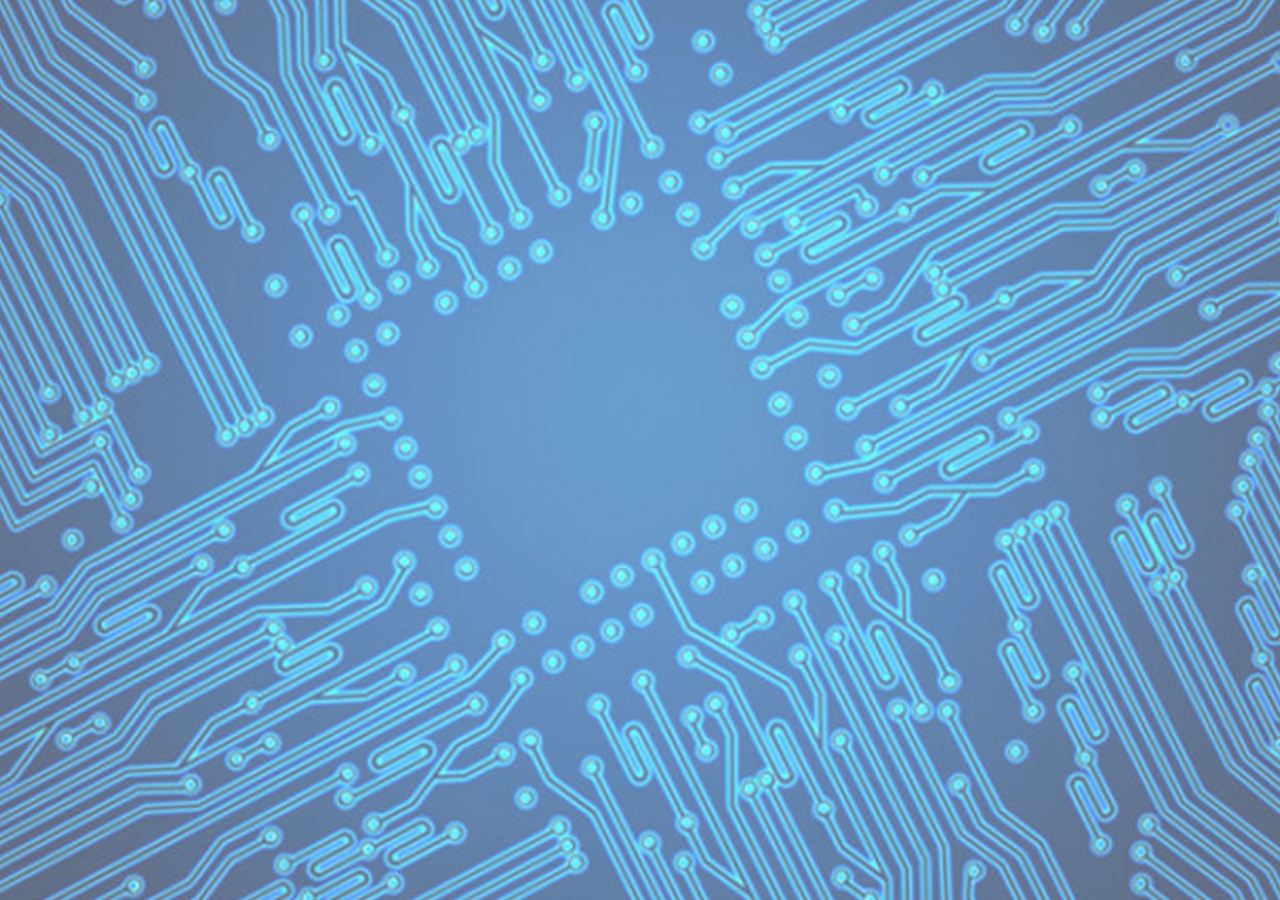
==== index.html @ 8039b897 "Created index.html" ====
<!DOCTYPE html>
<html lang="en">
<head>
    <meta charset="UTF-8">
    <meta name="viewport" content="width=device-width, initial-scale=1.0">
    <meta http-equiv="X-UA-Compatible" content="ie=edge">
    <link rel="stylesheet" type="text/css" href="css/style.css">
    <title>Forum ICT</title>
</head>
<body>
    <div>
        
    </div>
</body>
</html>
---- css/style.css ----
body {
    background-image: url(../images/achtergrond_forum.jpg);
    background-color: cornflowerblue;
    background-repeat: no-repeat;
    background-size: cover;
}
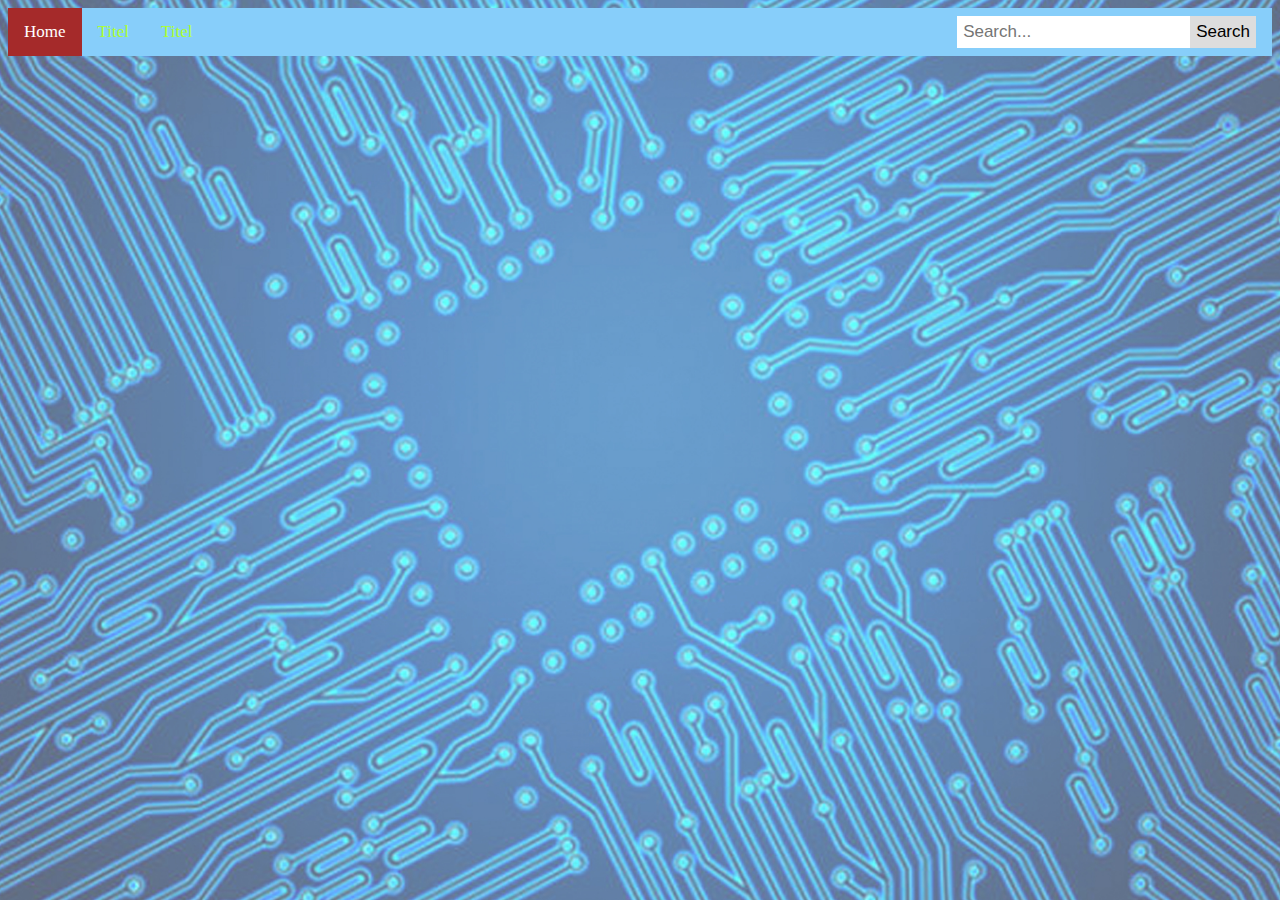
==== commit 60f99e4e: "Added topnav + search" ====
--- a/index.html
+++ b/index.html
@@ -8,8 +8,16 @@
     <title>Forum ICT</title>
 </head>
 <body>
-    <div>
-        
+    <div class="topnav">
+        <a class="active" href="#home">Home</a>
+        <a href="#titel2">Titel</a>
+        <a href="#titel3">Titel</a>
+        <div class="search-container">
+            <form action="/search.hmtl">
+                <input type="text" placeholder="Search...">
+                <button type="submit">Search</button>
+            </form>
+        </div>
     </div>
 </body>
 </html>--- a/css/style.css
+++ b/css/style.css
@@ -3,4 +3,50 @@
     background-color: cornflowerblue;
     background-repeat: no-repeat;
     background-size: cover;
-}+}
+
+.topnav {
+    background-color: lightskyblue;
+    overflow: hidden;
+}
+
+.topnav a {
+    float: left;
+    color: greenyellow;
+    text-align: center;
+    padding: 14px 16px;
+    text-decoration: none;
+    font-size: 17px;
+}
+
+.topnav a:hover {
+    background-color: blueviolet;
+    color: black;
+}
+
+.topnav a.active {
+    background-color: brown;
+    color: white;
+}
+
+.topnav .search-container {
+    float: right;
+  }
+  
+  .topnav input[type=text] {
+    padding: 6px;
+    margin-top: 8px;
+    font-size: 17px;
+    border: none;
+  }
+
+.topnav .search-container button {
+    float: right;
+    padding: 6px;
+    margin-top: 8px;
+    margin-right: 16px;
+    background: #ddd;
+    font-size: 17px;
+    border: none;
+    cursor: pointer;
+}
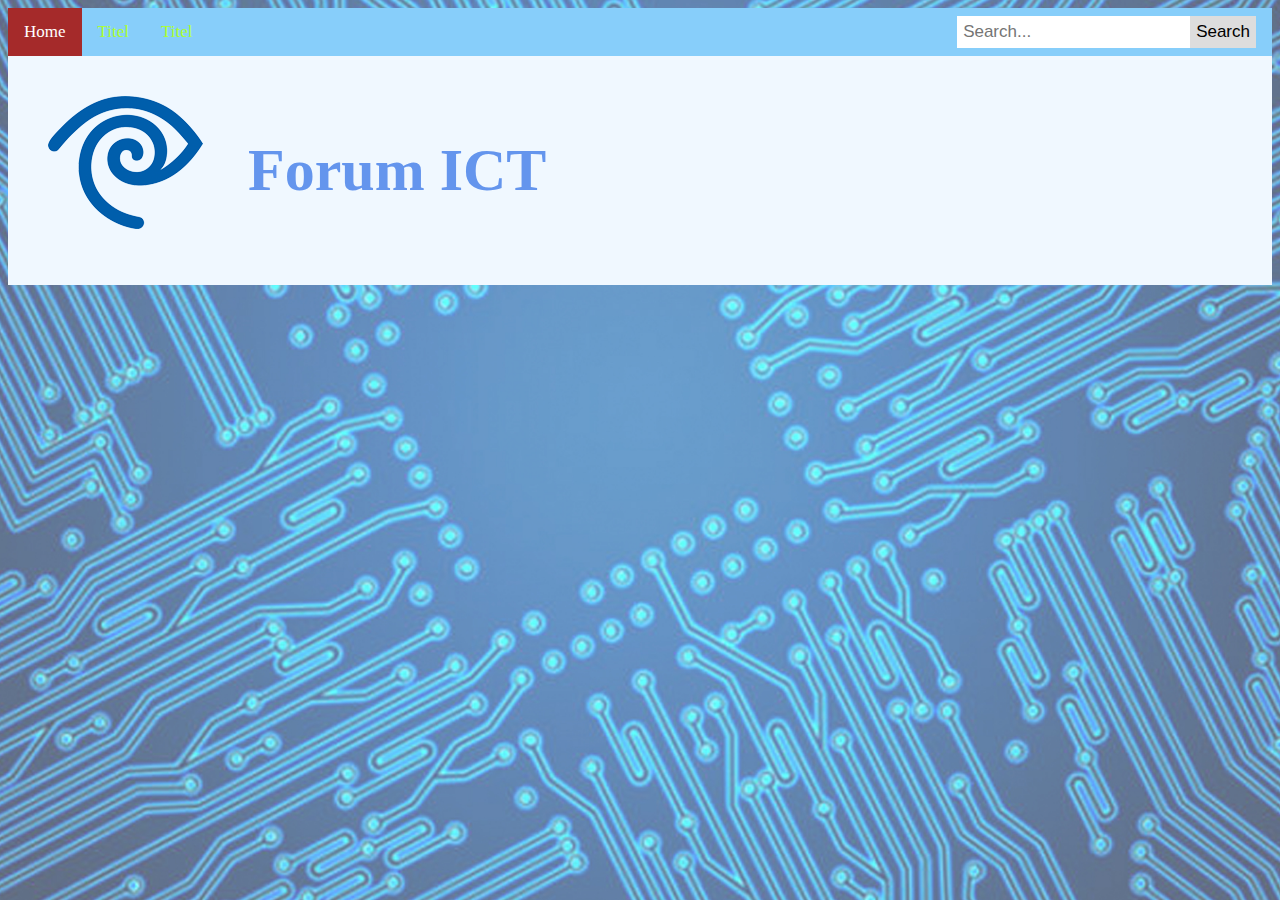
==== commit af7a2e97: "Added header with logo + name" ====
--- a/index.html
+++ b/index.html
@@ -19,5 +19,9 @@
             </form>
         </div>
     </div>
+    <div class="header">
+        <img class="img" src="images/logo_resize.png" alt="Logo">
+        <h1>Forum ICT</h1>
+    </div>
 </body>
 </html>--- a/css/style.css
+++ b/css/style.css
@@ -50,3 +50,19 @@
     border: none;
     cursor: pointer;
 }
+
+.header {
+    padding: 40px;
+    background: aliceblue;
+    color: cornflowerblue;
+    font-size: 30px;
+}
+
+.header img {
+    float: left;
+}
+
+.header h1 {
+    width: 500px;
+    margin-left: 200px;
+}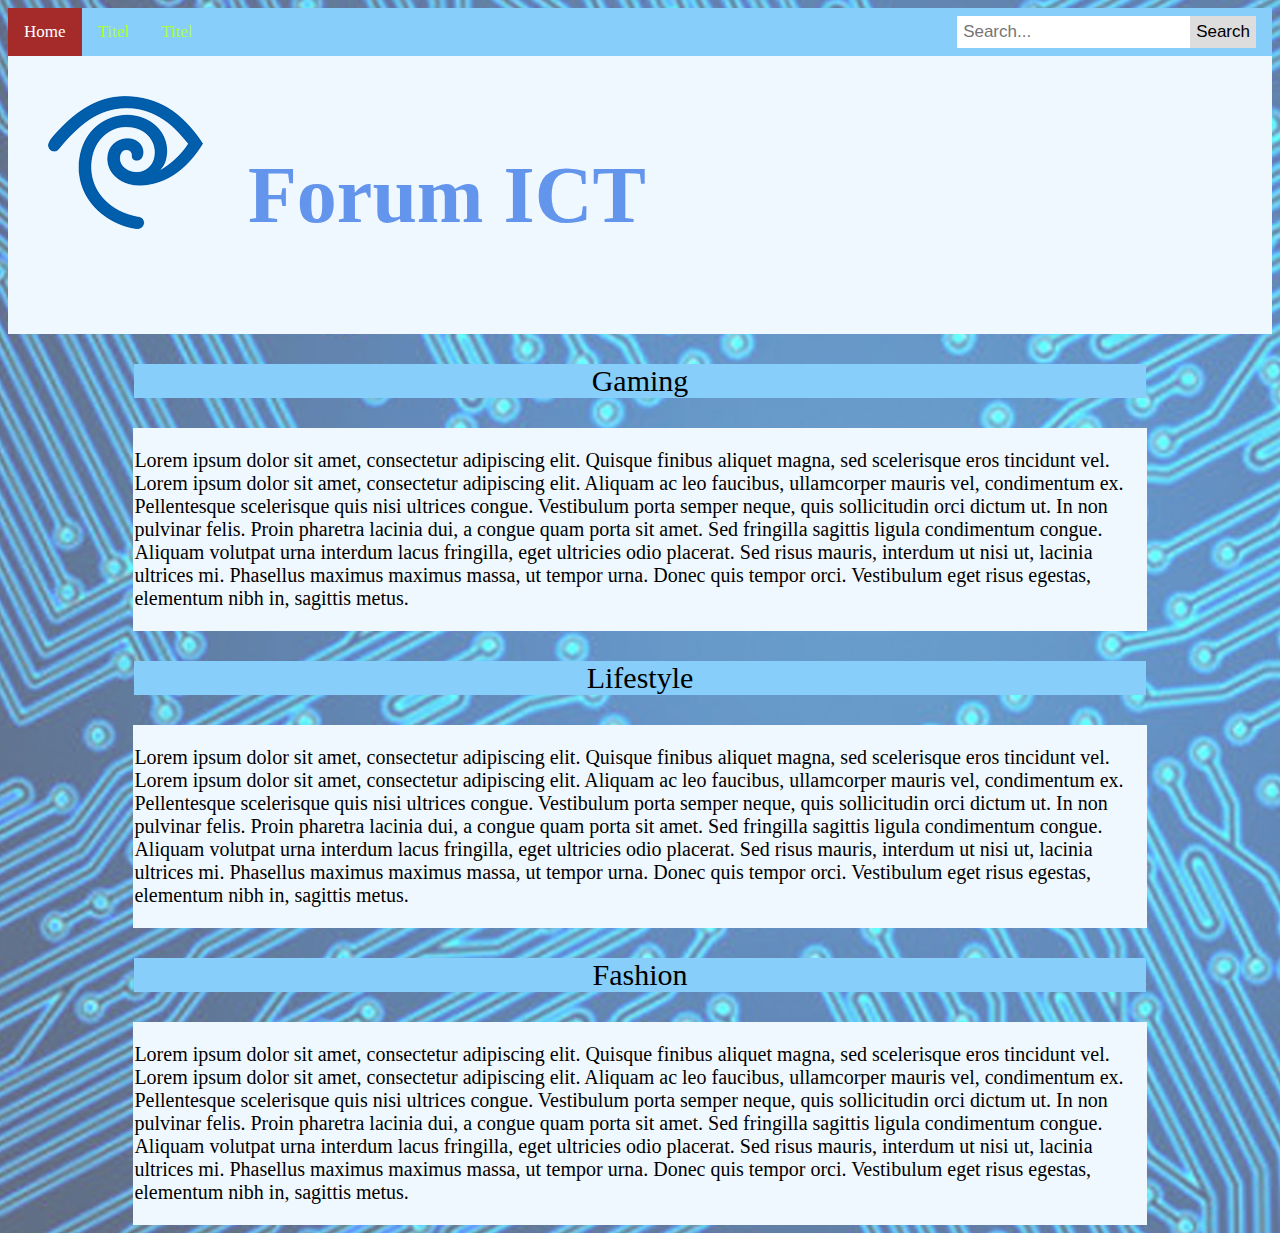
==== commit 4f454cb5: "Completed layout" ====
--- a/index.html
+++ b/index.html
@@ -23,5 +23,24 @@
         <img class="img" src="images/logo_resize.png" alt="Logo">
         <h1>Forum ICT</h1>
     </div>
+
+    <div class="gaming">
+        <p>Gaming</p>
+    </div>
+    <div class="lorem">
+        <p>Lorem ipsum dolor sit amet, consectetur adipiscing elit. Quisque finibus aliquet magna, sed scelerisque eros tincidunt vel. Lorem ipsum dolor sit amet, consectetur adipiscing elit. Aliquam ac leo faucibus, ullamcorper mauris vel, condimentum ex. Pellentesque scelerisque quis nisi ultrices congue. Vestibulum porta semper neque, quis sollicitudin orci dictum ut. In non pulvinar felis. Proin pharetra lacinia dui, a congue quam porta sit amet. Sed fringilla sagittis ligula condimentum congue. Aliquam volutpat urna interdum lacus fringilla, eget ultricies odio placerat. Sed risus mauris, interdum ut nisi ut, lacinia ultrices mi. Phasellus maximus maximus massa, ut tempor urna. Donec quis tempor orci. Vestibulum eget risus egestas, elementum nibh in, sagittis metus. </p>
+    </div>
+    <div class="lifestyle">
+        <p>Lifestyle</p>
+    </div>
+    <div class="lorem">
+        <p>Lorem ipsum dolor sit amet, consectetur adipiscing elit. Quisque finibus aliquet magna, sed scelerisque eros tincidunt vel. Lorem ipsum dolor sit amet, consectetur adipiscing elit. Aliquam ac leo faucibus, ullamcorper mauris vel, condimentum ex. Pellentesque scelerisque quis nisi ultrices congue. Vestibulum porta semper neque, quis sollicitudin orci dictum ut. In non pulvinar felis. Proin pharetra lacinia dui, a congue quam porta sit amet. Sed fringilla sagittis ligula condimentum congue. Aliquam volutpat urna interdum lacus fringilla, eget ultricies odio placerat. Sed risus mauris, interdum ut nisi ut, lacinia ultrices mi. Phasellus maximus maximus massa, ut tempor urna. Donec quis tempor orci. Vestibulum eget risus egestas, elementum nibh in, sagittis metus. </p>
+    </div>
+    <div class="fashion">
+        <p>Fashion</p>
+    </div>
+    <div class="lorem">
+        <p>Lorem ipsum dolor sit amet, consectetur adipiscing elit. Quisque finibus aliquet magna, sed scelerisque eros tincidunt vel. Lorem ipsum dolor sit amet, consectetur adipiscing elit. Aliquam ac leo faucibus, ullamcorper mauris vel, condimentum ex. Pellentesque scelerisque quis nisi ultrices congue. Vestibulum porta semper neque, quis sollicitudin orci dictum ut. In non pulvinar felis. Proin pharetra lacinia dui, a congue quam porta sit amet. Sed fringilla sagittis ligula condimentum congue. Aliquam volutpat urna interdum lacus fringilla, eget ultricies odio placerat. Sed risus mauris, interdum ut nisi ut, lacinia ultrices mi. Phasellus maximus maximus massa, ut tempor urna. Donec quis tempor orci. Vestibulum eget risus egestas, elementum nibh in, sagittis metus. </p>
+    </div>
 </body>
-</html>+</html>
--- a/css/style.css
+++ b/css/style.css
@@ -55,7 +55,7 @@
     padding: 40px;
     background: aliceblue;
     color: cornflowerblue;
-    font-size: 30px;
+    font-size: 40px;
 }
 
 .header img {
@@ -65,4 +65,36 @@
 .header h1 {
     width: 500px;
     margin-left: 200px;
+}
+
+.gaming {
+    background-color: lightskyblue;
+    font-size: 30px;
+    text-align: center;
+    width: 80%;
+    margin: auto;
+}
+
+.lifestyle {
+    background-color: lightskyblue;
+    font-size: 30px;
+    text-align: center;
+    width: 80%;
+    margin: auto;
+}
+
+.fashion {
+    background-color: lightskyblue;
+    font-size: 30px;
+    text-align: center;
+    width: 80%;
+    margin: auto;
+}
+
+.lorem {
+    background-color: aliceblue;
+    width: 80%;
+    margin: auto;
+    font-size: 20px;
+    padding: 1px;
 }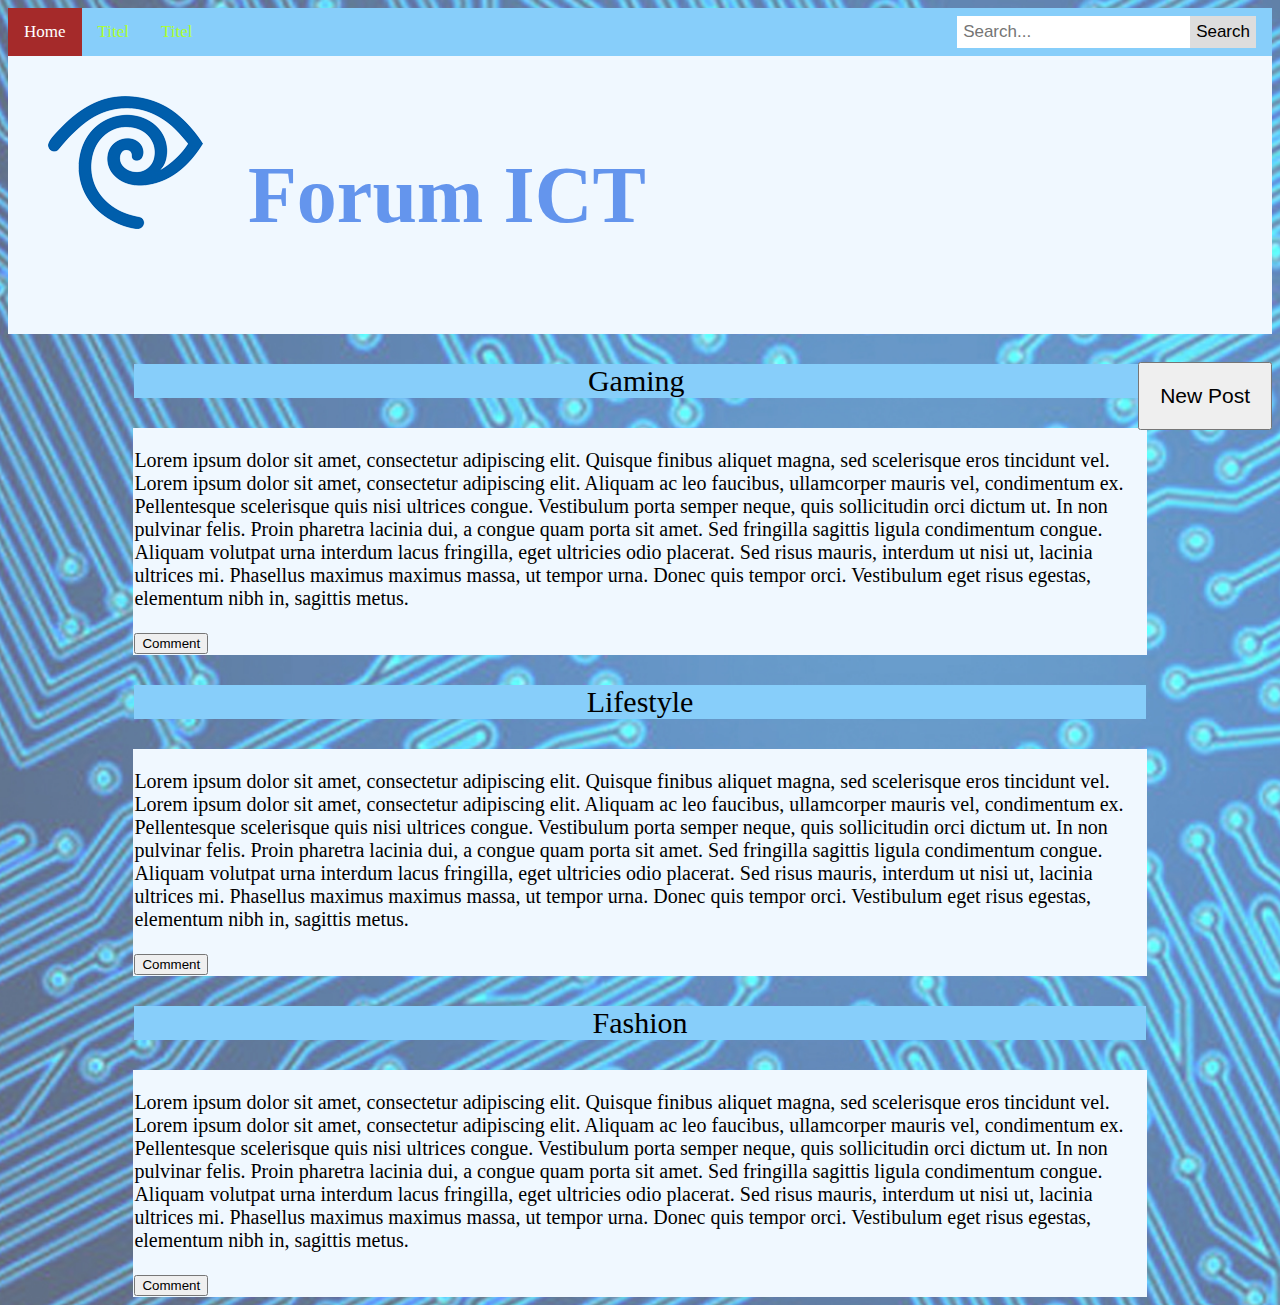
==== commit dc3bd251: "Layout - Done New Post Button Comment Button" ====
--- a/index.html
+++ b/index.html
@@ -24,23 +24,30 @@
         <h1>Forum ICT</h1>
     </div>
 
+    <div class="new">
+        <button type="submit">New Post</button>
+    </div>
+
     <div class="gaming">
         <p>Gaming</p>
     </div>
     <div class="lorem">
         <p>Lorem ipsum dolor sit amet, consectetur adipiscing elit. Quisque finibus aliquet magna, sed scelerisque eros tincidunt vel. Lorem ipsum dolor sit amet, consectetur adipiscing elit. Aliquam ac leo faucibus, ullamcorper mauris vel, condimentum ex. Pellentesque scelerisque quis nisi ultrices congue. Vestibulum porta semper neque, quis sollicitudin orci dictum ut. In non pulvinar felis. Proin pharetra lacinia dui, a congue quam porta sit amet. Sed fringilla sagittis ligula condimentum congue. Aliquam volutpat urna interdum lacus fringilla, eget ultricies odio placerat. Sed risus mauris, interdum ut nisi ut, lacinia ultrices mi. Phasellus maximus maximus massa, ut tempor urna. Donec quis tempor orci. Vestibulum eget risus egestas, elementum nibh in, sagittis metus. </p>
+        <button type="button">Comment</button>
     </div>
     <div class="lifestyle">
         <p>Lifestyle</p>
     </div>
     <div class="lorem">
         <p>Lorem ipsum dolor sit amet, consectetur adipiscing elit. Quisque finibus aliquet magna, sed scelerisque eros tincidunt vel. Lorem ipsum dolor sit amet, consectetur adipiscing elit. Aliquam ac leo faucibus, ullamcorper mauris vel, condimentum ex. Pellentesque scelerisque quis nisi ultrices congue. Vestibulum porta semper neque, quis sollicitudin orci dictum ut. In non pulvinar felis. Proin pharetra lacinia dui, a congue quam porta sit amet. Sed fringilla sagittis ligula condimentum congue. Aliquam volutpat urna interdum lacus fringilla, eget ultricies odio placerat. Sed risus mauris, interdum ut nisi ut, lacinia ultrices mi. Phasellus maximus maximus massa, ut tempor urna. Donec quis tempor orci. Vestibulum eget risus egestas, elementum nibh in, sagittis metus. </p>
+        <button type="button">Comment</button>
     </div>
     <div class="fashion">
         <p>Fashion</p>
     </div>
     <div class="lorem">
         <p>Lorem ipsum dolor sit amet, consectetur adipiscing elit. Quisque finibus aliquet magna, sed scelerisque eros tincidunt vel. Lorem ipsum dolor sit amet, consectetur adipiscing elit. Aliquam ac leo faucibus, ullamcorper mauris vel, condimentum ex. Pellentesque scelerisque quis nisi ultrices congue. Vestibulum porta semper neque, quis sollicitudin orci dictum ut. In non pulvinar felis. Proin pharetra lacinia dui, a congue quam porta sit amet. Sed fringilla sagittis ligula condimentum congue. Aliquam volutpat urna interdum lacus fringilla, eget ultricies odio placerat. Sed risus mauris, interdum ut nisi ut, lacinia ultrices mi. Phasellus maximus maximus massa, ut tempor urna. Donec quis tempor orci. Vestibulum eget risus egestas, elementum nibh in, sagittis metus. </p>
+        <button type="button">Comment</button>
     </div>
 </body>
 </html>
--- a/css/style.css
+++ b/css/style.css
@@ -97,4 +97,14 @@
     margin: auto;
     font-size: 20px;
     padding: 1px;
+}
+
+.new {
+    float: right;
+    padding-top: 28px;
+}
+
+.new button {
+    padding: 20px;
+    font-size: 21px;
 }